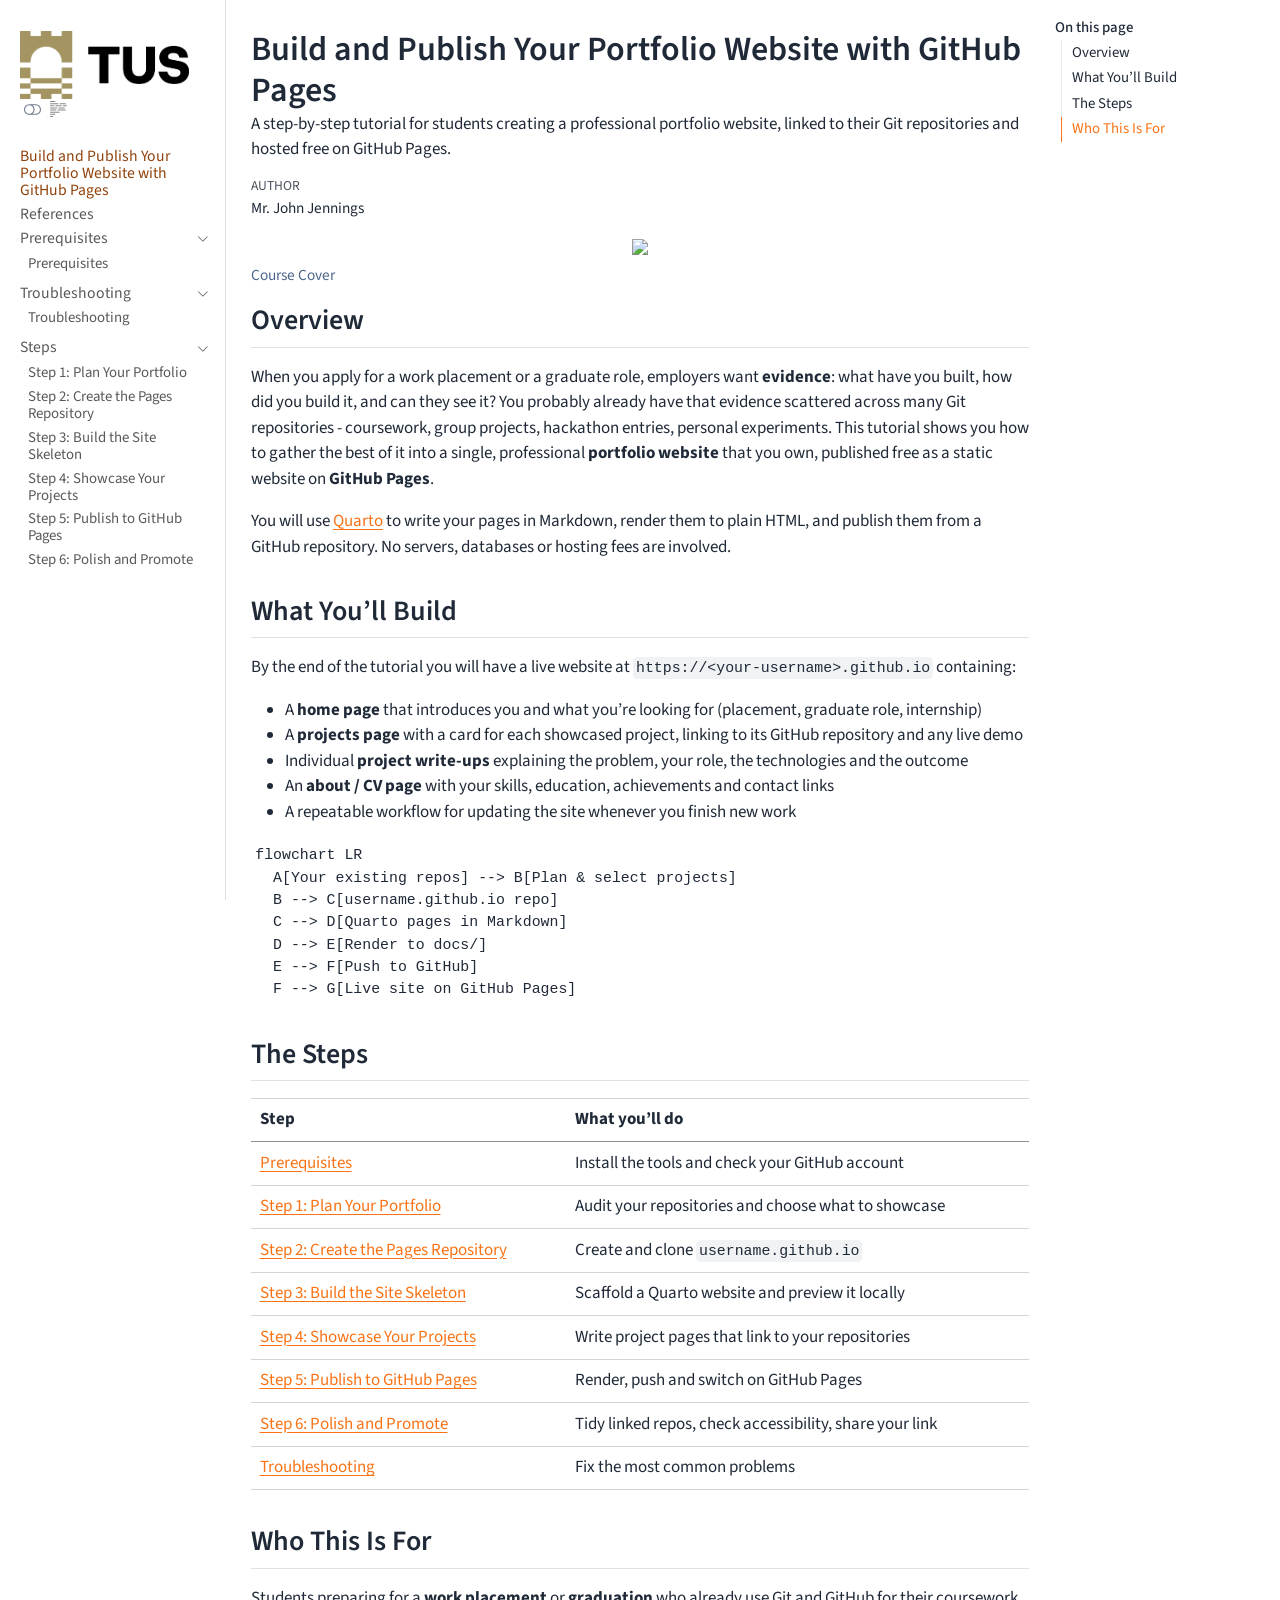
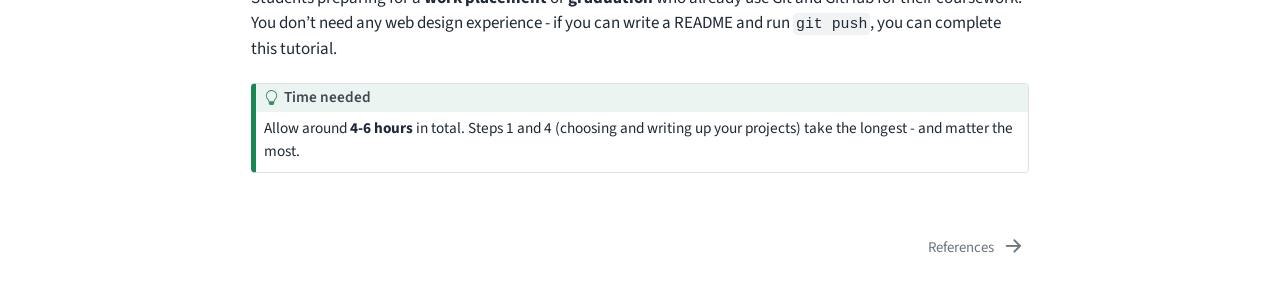
==== index.html @ abab1f77 "deploy: johnfjennings/coursefoundry-static-website-publishing-with-github-pages@358b411ff532f01d7765" ====
<!DOCTYPE html>
<html xmlns="http://www.w3.org/1999/xhtml" lang="en" xml:lang="en"><head>

<meta charset="utf-8">
<meta name="generator" content="quarto-1.9.36">

<meta name="viewport" content="width=device-width, initial-scale=1.0, user-scalable=yes">

<meta name="author" content="Mr.&nbsp;John Jennings">
<meta name="description" content="A step-by-step tutorial for students creating a professional portfolio website, linked to their Git repositories and hosted free on GitHub Pages.">

<title>Build and Publish Your Portfolio Website with GitHub Pages – Static Website Publishing with Github Pages</title>
<style>
/* Default styles provided by pandoc.
** See https://pandoc.org/MANUAL.html#variables-for-html for config info.
*/
code{white-space: pre-wrap;}
span.smallcaps{font-variant: small-caps;}
div.columns{display: flex; gap: min(4vw, 1.5em);}
div.column{flex: auto; overflow-x: auto;}
div.hanging-indent{margin-left: 1.5em; text-indent: -1.5em;}
ul.task-list{list-style: none;}
ul.task-list li input[type="checkbox"] {
  width: 0.8em;
  margin: 0 0.8em 0.2em -1em; /* quarto-specific, see https://github.com/quarto-dev/quarto-cli/issues/4556 */ 
  vertical-align: middle;
}
</style>


<script src="site_libs/quarto-nav/quarto-nav.js"></script>
<script src="site_libs/quarto-nav/headroom.min.js"></script>
<script src="site_libs/clipboard/clipboard.min.js"></script>
<script src="site_libs/quarto-search/autocomplete.umd.js"></script>
<script src="site_libs/quarto-search/fuse.min.js"></script>
<script src="site_libs/quarto-search/quarto-search.js"></script>
<meta name="quarto:offset" content="./">
<link href="./references.html" rel="next">
<link href="./assets/brand/logo-light.png" rel="icon" type="image/png">
<script src="site_libs/quarto-html/quarto.js" type="module"></script>
<script src="site_libs/quarto-html/tabsets/tabsets.js" type="module"></script>
<script src="site_libs/quarto-html/popper.min.js"></script>
<script src="site_libs/quarto-html/tippy.umd.min.js"></script>
<script src="site_libs/quarto-html/anchor.min.js"></script>
<link href="site_libs/quarto-html/tippy.css" rel="stylesheet">
<link href="site_libs/quarto-html/quarto-syntax-highlighting-845c23b38eaddc0f92fda52bfe77a8c8.css" rel="stylesheet" class="quarto-color-scheme" id="quarto-text-highlighting-styles">
<link href="site_libs/quarto-html/quarto-syntax-highlighting-dark-f418161beb48e0141c760e455f12af2c.css" rel="stylesheet" class="quarto-color-scheme quarto-color-alternate" id="quarto-text-highlighting-styles">
<link href="site_libs/quarto-html/quarto-syntax-highlighting-845c23b38eaddc0f92fda52bfe77a8c8.css" rel="stylesheet" class="quarto-color-scheme-extra" id="quarto-text-highlighting-styles">
<script src="site_libs/bootstrap/bootstrap.min.js"></script>
<link href="site_libs/bootstrap/bootstrap-icons.css" rel="stylesheet">
<link href="site_libs/bootstrap/bootstrap-58fc55e787eb11767ec6ca36835a056c.min.css" rel="stylesheet" append-hash="true" class="quarto-color-scheme" id="quarto-bootstrap" data-mode="light">
<link href="site_libs/bootstrap/bootstrap-dark-58fc55e787eb11767ec6ca36835a056c.min.css" rel="stylesheet" append-hash="true" class="quarto-color-scheme quarto-color-alternate" id="quarto-bootstrap" data-mode="light">
<link href="site_libs/bootstrap/bootstrap-58fc55e787eb11767ec6ca36835a056c.min.css" rel="stylesheet" append-hash="true" class="quarto-color-scheme-extra" id="quarto-bootstrap" data-mode="light">
<link href="site_libs/quarto-contrib/naquiz-styles-1.0.4/buttons.css" rel="stylesheet">
<script id="quarto-search-options" type="application/json">{
  "location": "navbar",
  "copy-button": false,
  "collapse-after": 3,
  "panel-placement": "end",
  "type": "textbox",
  "limit": 50,
  "keyboard-shortcut": [
    "f",
    "/",
    "s"
  ],
  "language": {
    "search-no-results-text": "No results",
    "search-matching-documents-text": "matching documents",
    "search-copy-link-title": "Copy link to search",
    "search-hide-matches-text": "Hide additional matches",
    "search-more-match-text": "more match in this document",
    "search-more-matches-text": "more matches in this document",
    "search-clear-button-title": "Clear",
    "search-text-placeholder": "",
    "search-detached-cancel-button-title": "Cancel",
    "search-submit-button-title": "Submit",
    "search-label": "Search"
  }
}</script>


<meta property="og:title" content="Build and Publish Your Portfolio Website with GitHub Pages – Static Website Publishing with Github Pages">
<meta property="og:description" content="A step-by-step tutorial for students creating a professional portfolio website, linked to their Git repositories and hosted free on GitHub Pages.">
<meta property="og:image" content="https://odvtslzlamhvkuthtsnx.supabase.co/storage/v1/object/public/course-assets/a7435619-d4ed-4fc6-a0be-e24dd33df517/images/cf-cover.svg">
<meta property="og:site_name" content="Static Website Publishing with Github Pages">
<script type='application/ld+json'>{"@context": "https://schema.org", "@type": "Course", "name": "Static Website Publishing with Github Pages", "description": "A free online course published with CourseFoundry.", "url": "https://johnfjennings.github.io/coursefoundry-static-website-publishing-with-github-pages-pages/", "inLanguage": "en", "provider": {"@type": "Organization", "name": "CourseFoundry", "url": "https://www.coursefoundry.com"}, "offers": {"@type": "Offer", "category": "Free", "price": 0, "priceCurrency": "USD"}, "hasCourseInstance": {"@type": "CourseInstance", "courseMode": "online"}}</script></head>

<body class="nav-sidebar docked quarto-light"><script id="quarto-html-before-body" type="application/javascript">
    const toggleBodyColorMode = (bsSheetEl) => {
      const mode = bsSheetEl.getAttribute("data-mode");
      const bodyEl = window.document.querySelector("body");
      if (mode === "dark") {
        bodyEl.classList.add("quarto-dark");
        bodyEl.classList.remove("quarto-light");
      } else {
        bodyEl.classList.add("quarto-light");
        bodyEl.classList.remove("quarto-dark");
      }
    }
    const toggleBodyColorPrimary = () => {
      const bsSheetEl = window.document.querySelector("link#quarto-bootstrap:not([rel=disabled-stylesheet])");
      if (bsSheetEl) {
        toggleBodyColorMode(bsSheetEl);
      }
    }
    const setColorSchemeToggle = (alternate) => {
      const toggles = window.document.querySelectorAll('.quarto-color-scheme-toggle');
      for (let i=0; i < toggles.length; i++) {
        const toggle = toggles[i];
        if (toggle) {
          if (alternate) {
            toggle.classList.add("alternate");
          } else {
            toggle.classList.remove("alternate");
          }
        }
      }
    };
    const toggleColorMode = (alternate) => {
      // Switch the stylesheets
      const primaryStylesheets = window.document.querySelectorAll('link.quarto-color-scheme:not(.quarto-color-alternate)');
      const alternateStylesheets = window.document.querySelectorAll('link.quarto-color-scheme.quarto-color-alternate');
      manageTransitions('#quarto-margin-sidebar .nav-link', false);
      if (alternate) {
        // note: dark is layered on light, we don't disable primary!
        enableStylesheet(alternateStylesheets);
        for (const sheetNode of alternateStylesheets) {
          if (sheetNode.id === "quarto-bootstrap") {
            toggleBodyColorMode(sheetNode);
          }
        }
      } else {
        disableStylesheet(alternateStylesheets);
        enableStylesheet(primaryStylesheets)
        toggleBodyColorPrimary();
      }
      manageTransitions('#quarto-margin-sidebar .nav-link', true);
      // Switch the toggles
      setColorSchemeToggle(alternate)
      // Hack to workaround the fact that safari doesn't
      // properly recolor the scrollbar when toggling (#1455)
      if (navigator.userAgent.indexOf('Safari') > 0 && navigator.userAgent.indexOf('Chrome') == -1) {
        manageTransitions("body", false);
        window.scrollTo(0, 1);
        setTimeout(() => {
          window.scrollTo(0, 0);
          manageTransitions("body", true);
        }, 40);
      }
    }
    const disableStylesheet = (stylesheets) => {
      for (let i=0; i < stylesheets.length; i++) {
        const stylesheet = stylesheets[i];
        stylesheet.rel = 'disabled-stylesheet';
      }
    }
    const enableStylesheet = (stylesheets) => {
      for (let i=0; i < stylesheets.length; i++) {
        const stylesheet = stylesheets[i];
        if(stylesheet.rel !== 'stylesheet') { // for Chrome, which will still FOUC without this check
          stylesheet.rel = 'stylesheet';
        }
      }
    }
    const manageTransitions = (selector, allowTransitions) => {
      const els = window.document.querySelectorAll(selector);
      for (let i=0; i < els.length; i++) {
        const el = els[i];
        if (allowTransitions) {
          el.classList.remove('notransition');
        } else {
          el.classList.add('notransition');
        }
      }
    }
    const isFileUrl = () => {
      return window.location.protocol === 'file:';
    }
    const hasAlternateSentinel = () => {
      let styleSentinel = getColorSchemeSentinel();
      if (styleSentinel !== null) {
        return styleSentinel === "alternate";
      } else {
        return false;
      }
    }
    const setStyleSentinel = (alternate) => {
      const value = alternate ? "alternate" : "default";
      if (!isFileUrl()) {
        window.localStorage.setItem("quarto-color-scheme", value);
      } else {
        localAlternateSentinel = value;
      }
    }
    const getColorSchemeSentinel = () => {
      if (!isFileUrl()) {
        const storageValue = window.localStorage.getItem("quarto-color-scheme");
        return storageValue != null ? storageValue : localAlternateSentinel;
      } else {
        return localAlternateSentinel;
      }
    }
    const toggleGiscusIfUsed = (isAlternate, darkModeDefault) => {
      const baseTheme = document.querySelector('#giscus-base-theme')?.value ?? 'light';
      const alternateTheme = document.querySelector('#giscus-alt-theme')?.value ?? 'dark';
      let newTheme = '';
      if(authorPrefersDark) {
        newTheme = isAlternate ? baseTheme : alternateTheme;
      } else {
        newTheme = isAlternate ? alternateTheme : baseTheme;
      }
      const changeGiscusTheme = () => {
        // From: https://github.com/giscus/giscus/issues/336
        const sendMessage = (message) => {
          const iframe = document.querySelector('iframe.giscus-frame');
          if (!iframe) return;
          iframe.contentWindow.postMessage({ giscus: message }, 'https://giscus.app');
        }
        sendMessage({
          setConfig: {
            theme: newTheme
          }
        });
      }
      const isGiscussLoaded = window.document.querySelector('iframe.giscus-frame') !== null;
      if (isGiscussLoaded) {
        changeGiscusTheme();
      }
    };
    const authorPrefersDark = false;
    const darkModeDefault = authorPrefersDark;
      document.querySelector('link#quarto-text-highlighting-styles.quarto-color-scheme-extra').rel = 'disabled-stylesheet';
      document.querySelector('link#quarto-bootstrap.quarto-color-scheme-extra').rel = 'disabled-stylesheet';
    let localAlternateSentinel = darkModeDefault ? 'alternate' : 'default';
    // Dark / light mode switch
    window.quartoToggleColorScheme = () => {
      // Read the current dark / light value
      let toAlternate = !hasAlternateSentinel();
      toggleColorMode(toAlternate);
      setStyleSentinel(toAlternate);
      toggleGiscusIfUsed(toAlternate, darkModeDefault);
      window.dispatchEvent(new Event('resize'));
    };
    // Switch to dark mode if need be
    if (hasAlternateSentinel()) {
      toggleColorMode(true);
    } else {
      toggleColorMode(false);
    }
  </script>

<div id="quarto-search-results"></div>
  <header id="quarto-header" class="headroom fixed-top">
  <nav class="quarto-secondary-nav">
    <div class="container-fluid d-flex">
      <button type="button" class="quarto-btn-toggle btn" data-bs-toggle="collapse" role="button" data-bs-target=".quarto-sidebar-collapse-item" aria-controls="quarto-sidebar" aria-expanded="false" aria-label="Toggle sidebar navigation" onclick="if (window.quartoToggleHeadroom) { window.quartoToggleHeadroom(); }">
        <i class="bi bi-layout-text-sidebar-reverse"></i>
      </button>
        <nav class="quarto-page-breadcrumbs" aria-label="breadcrumb"><ol class="breadcrumb"><li class="breadcrumb-item"><a href="./index.html">Build and Publish Your Portfolio Website with GitHub Pages</a></li></ol></nav>
        <a class="flex-grow-1" role="navigation" data-bs-toggle="collapse" data-bs-target=".quarto-sidebar-collapse-item" aria-controls="quarto-sidebar" aria-expanded="false" aria-label="Toggle sidebar navigation" onclick="if (window.quartoToggleHeadroom) { window.quartoToggleHeadroom(); }">      
        </a>
    </div>
  </nav>
</header>
<!-- content -->
<div id="quarto-content" class="quarto-container page-columns page-rows-contents page-layout-article">
<!-- sidebar -->
  <nav id="quarto-sidebar" class="sidebar collapse collapse-horizontal quarto-sidebar-collapse-item sidebar-navigation docked overflow-auto">
    <div class="pt-lg-2 mt-2 text-left sidebar-header">
      <a href="./index.html" class="sidebar-logo-link">
      <img src="./assets/brand/logo-light.png" alt="" class="sidebar-logo light-content py-0 d-lg-inline d-none">
      <img src="./assets/brand/logo-dark.png" alt="" class="sidebar-logo dark-content py-0 d-lg-inline d-none">
      </a>
      <div class="sidebar-tools-main">
  <a href="" class="quarto-color-scheme-toggle quarto-navigation-tool  px-1" onclick="window.quartoToggleColorScheme(); return false;" title="Toggle dark mode"><i class="bi"></i></a>
  <a href="" class="quarto-reader-toggle quarto-navigation-tool px-1" onclick="window.quartoToggleReader(); return false;" title="Toggle reader mode">
  <div class="quarto-reader-toggle-btn">
  <i class="bi"></i>
  </div>
</a>
</div>
      </div>
    <div class="sidebar-menu-container"> 
    <ul class="list-unstyled mt-1">
        <li class="sidebar-item">
  <div class="sidebar-item-container"> 
  <a href="./index.html" class="sidebar-item-text sidebar-link active">
 <span class="menu-text">Build and Publish Your Portfolio Website with GitHub Pages</span></a>
  </div>
</li>
        <li class="sidebar-item">
  <div class="sidebar-item-container"> 
  <a href="./references.html" class="sidebar-item-text sidebar-link">
 <span class="menu-text">References</span></a>
  </div>
</li>
        <li class="sidebar-item sidebar-item-section">
      <div class="sidebar-item-container"> 
            <a class="sidebar-item-text sidebar-link text-start" data-bs-toggle="collapse" data-bs-target="#quarto-sidebar-section-1" role="navigation" aria-expanded="true">
 <span class="menu-text">Prerequisites</span></a>
          <a class="sidebar-item-toggle text-start" data-bs-toggle="collapse" data-bs-target="#quarto-sidebar-section-1" role="navigation" aria-expanded="true" aria-label="Toggle section">
            <i class="bi bi-chevron-right ms-2"></i>
          </a> 
      </div>
      <ul id="quarto-sidebar-section-1" class="collapse list-unstyled sidebar-section depth1 show">  
          <li class="sidebar-item">
  <div class="sidebar-item-container"> 
  <a href="./modules/01-prerequisites/01-prerequisites.html" class="sidebar-item-text sidebar-link">
 <span class="menu-text">Prerequisites</span></a>
  </div>
</li>
      </ul>
  </li>
        <li class="sidebar-item sidebar-item-section">
      <div class="sidebar-item-container"> 
            <a class="sidebar-item-text sidebar-link text-start" data-bs-toggle="collapse" data-bs-target="#quarto-sidebar-section-2" role="navigation" aria-expanded="true">
 <span class="menu-text">Troubleshooting</span></a>
          <a class="sidebar-item-toggle text-start" data-bs-toggle="collapse" data-bs-target="#quarto-sidebar-section-2" role="navigation" aria-expanded="true" aria-label="Toggle section">
            <i class="bi bi-chevron-right ms-2"></i>
          </a> 
      </div>
      <ul id="quarto-sidebar-section-2" class="collapse list-unstyled sidebar-section depth1 show">  
          <li class="sidebar-item">
  <div class="sidebar-item-container"> 
  <a href="./modules/03-troubleshooting/01-troubleshooting.html" class="sidebar-item-text sidebar-link">
 <span class="menu-text">Troubleshooting</span></a>
  </div>
</li>
      </ul>
  </li>
        <li class="sidebar-item sidebar-item-section">
      <div class="sidebar-item-container"> 
            <a class="sidebar-item-text sidebar-link text-start" data-bs-toggle="collapse" data-bs-target="#quarto-sidebar-section-3" role="navigation" aria-expanded="true">
 <span class="menu-text">Steps</span></a>
          <a class="sidebar-item-toggle text-start" data-bs-toggle="collapse" data-bs-target="#quarto-sidebar-section-3" role="navigation" aria-expanded="true" aria-label="Toggle section">
            <i class="bi bi-chevron-right ms-2"></i>
          </a> 
      </div>
      <ul id="quarto-sidebar-section-3" class="collapse list-unstyled sidebar-section depth1 show">  
          <li class="sidebar-item">
  <div class="sidebar-item-container"> 
  <a href="./modules/02-steps/01-plan-your-portfolio.html" class="sidebar-item-text sidebar-link">
 <span class="menu-text">Step 1: Plan Your Portfolio</span></a>
  </div>
</li>
          <li class="sidebar-item">
  <div class="sidebar-item-container"> 
  <a href="./modules/02-steps/02-create-pages-repository.html" class="sidebar-item-text sidebar-link">
 <span class="menu-text">Step 2: Create the Pages Repository</span></a>
  </div>
</li>
          <li class="sidebar-item">
  <div class="sidebar-item-container"> 
  <a href="./modules/02-steps/03-build-site-skeleton.html" class="sidebar-item-text sidebar-link">
 <span class="menu-text">Step 3: Build the Site Skeleton</span></a>
  </div>
</li>
          <li class="sidebar-item">
  <div class="sidebar-item-container"> 
  <a href="./modules/02-steps/04-showcase-projects.html" class="sidebar-item-text sidebar-link">
 <span class="menu-text">Step 4: Showcase Your Projects</span></a>
  </div>
</li>
          <li class="sidebar-item">
  <div class="sidebar-item-container"> 
  <a href="./modules/02-steps/05-publish-github-pages.html" class="sidebar-item-text sidebar-link">
 <span class="menu-text">Step 5: Publish to GitHub Pages</span></a>
  </div>
</li>
          <li class="sidebar-item">
  <div class="sidebar-item-container"> 
  <a href="./modules/02-steps/06-polish-and-promote.html" class="sidebar-item-text sidebar-link">
 <span class="menu-text">Step 6: Polish and Promote</span></a>
  </div>
</li>
      </ul>
  </li>
    </ul>
    </div>
</nav>
<div id="quarto-sidebar-glass" class="quarto-sidebar-collapse-item" data-bs-toggle="collapse" data-bs-target=".quarto-sidebar-collapse-item"></div>
<!-- margin-sidebar -->
    <div id="quarto-margin-sidebar" class="sidebar margin-sidebar">
        <nav id="TOC" role="doc-toc" class="toc-active">
    <h2 id="toc-title">On this page</h2>
   
  <ul>
  <li><a href="#overview" id="toc-overview" class="nav-link active" data-scroll-target="#overview">Overview</a></li>
  <li><a href="#what-youll-build" id="toc-what-youll-build" class="nav-link" data-scroll-target="#what-youll-build">What You’ll Build</a></li>
  <li><a href="#the-steps" id="toc-the-steps" class="nav-link" data-scroll-target="#the-steps">The Steps</a></li>
  <li><a href="#who-this-is-for" id="toc-who-this-is-for" class="nav-link" data-scroll-target="#who-this-is-for">Who This Is For</a></li>
  </ul>
</nav>
    </div>
<!-- main -->
<main class="content" id="quarto-document-content">


<header id="title-block-header" class="quarto-title-block default">
<div class="quarto-title">
<h1 class="title">Build and Publish Your Portfolio Website with GitHub Pages</h1>
</div>

<div>
  <div class="description">
    A step-by-step tutorial for students creating a professional portfolio website, linked to their Git repositories and hosted free on GitHub Pages.
  </div>
</div>


<div class="quarto-title-meta">

    <div>
    <div class="quarto-title-meta-heading">Author</div>
    <div class="quarto-title-meta-contents">
             <p>Mr.&nbsp;John Jennings </p>
          </div>
  </div>
    
  
    
  </div>
  


</header>


<div class="quarto-figure quarto-figure-center">
<figure class="figure">
<p><img src="https://odvtslzlamhvkuthtsnx.supabase.co/storage/v1/object/public/course-assets/a7435619-d4ed-4fc6-a0be-e24dd33df517/images/cf-cover.svg" class="img-fluid figure-img"></p>
<figcaption>Course Cover</figcaption>
</figure>
</div>
<section id="overview" class="level2">
<h2 class="anchored" data-anchor-id="overview">Overview</h2>
<p>When you apply for a work placement or a graduate role, employers want <strong>evidence</strong>: what have you built, how did you build it, and can they see it? You probably already have that evidence scattered across many Git repositories - coursework, group projects, hackathon entries, personal experiments. This tutorial shows you how to gather the best of it into a single, professional <strong>portfolio website</strong> that you own, published free as a static website on <strong>GitHub Pages</strong>.</p>
<p>You will use <a href="https://quarto.org">Quarto</a> to write your pages in Markdown, render them to plain HTML, and publish them from a GitHub repository. No servers, databases or hosting fees are involved.</p>
</section>
<section id="what-youll-build" class="level2">
<h2 class="anchored" data-anchor-id="what-youll-build">What You’ll Build</h2>
<p>By the end of the tutorial you will have a live website at <code>https://&lt;your-username&gt;.github.io</code> containing:</p>
<ul>
<li>A <strong>home page</strong> that introduces you and what you’re looking for (placement, graduate role, internship)</li>
<li>A <strong>projects page</strong> with a card for each showcased project, linking to its GitHub repository and any live demo</li>
<li>Individual <strong>project write-ups</strong> explaining the problem, your role, the technologies and the outcome</li>
<li>An <strong>about / CV page</strong> with your skills, education, achievements and contact links</li>
<li>A repeatable workflow for updating the site whenever you finish new work</li>
</ul>
<pre class="mermaid"><code>flowchart LR
  A[Your existing repos] --&gt; B[Plan &amp; select projects]
  B --&gt; C[username.github.io repo]
  C --&gt; D[Quarto pages in Markdown]
  D --&gt; E[Render to docs/]
  E --&gt; F[Push to GitHub]
  F --&gt; G[Live site on GitHub Pages]</code></pre>
</section>
<section id="the-steps" class="level2">
<h2 class="anchored" data-anchor-id="the-steps">The Steps</h2>
<table class="caption-top table">
<thead>
<tr class="header">
<th>Step</th>
<th>What you’ll do</th>
</tr>
</thead>
<tbody>
<tr class="odd">
<td><a href="./modules/01-prerequisites/01-prerequisites.html">Prerequisites</a></td>
<td>Install the tools and check your GitHub account</td>
</tr>
<tr class="even">
<td><a href="./modules/02-steps/01-plan-your-portfolio.html">Step 1: Plan Your Portfolio</a></td>
<td>Audit your repositories and choose what to showcase</td>
</tr>
<tr class="odd">
<td><a href="./modules/02-steps/02-create-pages-repository.html">Step 2: Create the Pages Repository</a></td>
<td>Create and clone <code>username.github.io</code></td>
</tr>
<tr class="even">
<td><a href="./modules/02-steps/03-build-site-skeleton.html">Step 3: Build the Site Skeleton</a></td>
<td>Scaffold a Quarto website and preview it locally</td>
</tr>
<tr class="odd">
<td><a href="./modules/02-steps/04-showcase-projects.html">Step 4: Showcase Your Projects</a></td>
<td>Write project pages that link to your repositories</td>
</tr>
<tr class="even">
<td><a href="./modules/02-steps/05-publish-github-pages.html">Step 5: Publish to GitHub Pages</a></td>
<td>Render, push and switch on GitHub Pages</td>
</tr>
<tr class="odd">
<td><a href="./modules/02-steps/06-polish-and-promote.html">Step 6: Polish and Promote</a></td>
<td>Tidy linked repos, check accessibility, share your link</td>
</tr>
<tr class="even">
<td><a href="./modules/03-troubleshooting/01-troubleshooting.html">Troubleshooting</a></td>
<td>Fix the most common problems</td>
</tr>
</tbody>
</table>
</section>
<section id="who-this-is-for" class="level2">
<h2 class="anchored" data-anchor-id="who-this-is-for">Who This Is For</h2>
<p>Students preparing for a <strong>work placement</strong> or <strong>graduation</strong> who already use Git and GitHub for their coursework. You don’t need any web design experience - if you can write a README and run <code>git push</code>, you can complete this tutorial.</p>
<div class="callout callout-style-default callout-tip callout-titled">
<div class="callout-header d-flex align-content-center">
<div class="callout-icon-container">
<i class="callout-icon"></i>
</div>
<div class="callout-title-container flex-fill">
<span class="screen-reader-only">Tip</span>Time needed
</div>
</div>
<div class="callout-body-container callout-body">
<p>Allow around <strong>4-6 hours</strong> in total. Steps 1 and 4 (choosing and writing up your projects) take the longest - and matter the most.</p>
</div>
</div>


</section>

</main> <!-- /main -->
<script id="quarto-html-after-body" type="application/javascript">
  window.document.addEventListener("DOMContentLoaded", function (event) {
    // Ensure there is a toggle, if there isn't float one in the top right
    if (window.document.querySelector('.quarto-color-scheme-toggle') === null) {
      const a = window.document.createElement('a');
      a.classList.add('top-right');
      a.classList.add('quarto-color-scheme-toggle');
      a.href = "";
      a.onclick = function() { try { window.quartoToggleColorScheme(); } catch {} return false; };
      const i = window.document.createElement("i");
      i.classList.add('bi');
      a.appendChild(i);
      window.document.body.appendChild(a);
    }
    setColorSchemeToggle(hasAlternateSentinel())
    const icon = "";
    const anchorJS = new window.AnchorJS();
    anchorJS.options = {
      placement: 'right',
      icon: icon
    };
    anchorJS.add('.anchored');
    const isCodeAnnotation = (el) => {
      for (const clz of el.classList) {
        if (clz.startsWith('code-annotation-')) {                     
          return true;
        }
      }
      return false;
    }
    const onCopySuccess = function(e) {
      // button target
      const button = e.trigger;
      // don't keep focus
      button.blur();
      // flash "checked"
      button.classList.add('code-copy-button-checked');
      var currentTitle = button.getAttribute("title");
      button.setAttribute("title", "Copied!");
      let tooltip;
      if (window.bootstrap) {
        button.setAttribute("data-bs-toggle", "tooltip");
        button.setAttribute("data-bs-placement", "left");
        button.setAttribute("data-bs-title", "Copied!");
        tooltip = new bootstrap.Tooltip(button, 
          { trigger: "manual", 
            customClass: "code-copy-button-tooltip",
            offset: [0, -8]});
        tooltip.show();    
      }
      setTimeout(function() {
        if (tooltip) {
          tooltip.hide();
          button.removeAttribute("data-bs-title");
          button.removeAttribute("data-bs-toggle");
          button.removeAttribute("data-bs-placement");
        }
        button.setAttribute("title", currentTitle);
        button.classList.remove('code-copy-button-checked');
      }, 1000);
      // clear code selection
      e.clearSelection();
    }
    const getTextToCopy = function(trigger) {
      const outerScaffold = trigger.parentElement.cloneNode(true);
      const codeEl = outerScaffold.querySelector('code');
      for (const childEl of codeEl.children) {
        if (isCodeAnnotation(childEl)) {
          childEl.remove();
        }
      }
      return codeEl.innerText;
    }
    const clipboard = new window.ClipboardJS('.code-copy-button:not([data-in-quarto-modal])', {
      text: getTextToCopy
    });
    clipboard.on('success', onCopySuccess);
    if (window.document.getElementById('quarto-embedded-source-code-modal')) {
      const clipboardModal = new window.ClipboardJS('.code-copy-button[data-in-quarto-modal]', {
        text: getTextToCopy,
        container: window.document.getElementById('quarto-embedded-source-code-modal')
      });
      clipboardModal.on('success', onCopySuccess);
    }
      var localhostRegex = new RegExp(/^(?:http|https):\/\/localhost\:?[0-9]*\//);
      var mailtoRegex = new RegExp(/^mailto:/);
        var filterRegex = new RegExp('/' + window.location.host + '/');
      var isInternal = (href) => {
          return filterRegex.test(href) || localhostRegex.test(href) || mailtoRegex.test(href);
      }
      // Inspect non-navigation links and adorn them if external
     var links = window.document.querySelectorAll('a[href]:not(.nav-link):not(.navbar-brand):not(.toc-action):not(.sidebar-link):not(.sidebar-item-toggle):not(.pagination-link):not(.no-external):not([aria-hidden]):not(.dropdown-item):not(.quarto-navigation-tool):not(.about-link)');
      for (var i=0; i<links.length; i++) {
        const link = links[i];
        if (!isInternal(link.href)) {
          // undo the damage that might have been done by quarto-nav.js in the case of
          // links that we want to consider external
          if (link.dataset.originalHref !== undefined) {
            link.href = link.dataset.originalHref;
          }
        }
      }
    function tippyHover(el, contentFn, onTriggerFn, onUntriggerFn) {
      const config = {
        allowHTML: true,
        maxWidth: 500,
        delay: 100,
        arrow: false,
        appendTo: function(el) {
            return el.parentElement;
        },
        interactive: true,
        interactiveBorder: 10,
        theme: 'quarto',
        placement: 'bottom-start',
      };
      if (contentFn) {
        config.content = contentFn;
      }
      if (onTriggerFn) {
        config.onTrigger = onTriggerFn;
      }
      if (onUntriggerFn) {
        config.onUntrigger = onUntriggerFn;
      }
      window.tippy(el, config); 
    }
    const noterefs = window.document.querySelectorAll('a[role="doc-noteref"]');
    for (var i=0; i<noterefs.length; i++) {
      const ref = noterefs[i];
      tippyHover(ref, function() {
        // use id or data attribute instead here
        let href = ref.getAttribute('data-footnote-href') || ref.getAttribute('href');
        try { href = new URL(href).hash; } catch {}
        const id = href.replace(/^#\/?/, "");
        const note = window.document.getElementById(id);
        if (note) {
          return note.innerHTML;
        } else {
          return "";
        }
      });
    }
    const xrefs = window.document.querySelectorAll('a.quarto-xref');
    const processXRef = (id, note) => {
      // Strip column container classes
      const stripColumnClz = (el) => {
        el.classList.remove("page-full", "page-columns");
        if (el.children) {
          for (const child of el.children) {
            stripColumnClz(child);
          }
        }
      }
      stripColumnClz(note)
      if (id === null || id.startsWith('sec-')) {
        // Special case sections, only their first couple elements
        const container = document.createElement("div");
        if (note.children && note.children.length > 2) {
          container.appendChild(note.children[0].cloneNode(true));
          for (let i = 1; i < note.children.length; i++) {
            const child = note.children[i];
            if (child.tagName === "P" && child.innerText === "") {
              continue;
            } else {
              container.appendChild(child.cloneNode(true));
              break;
            }
          }
          if (window.Quarto?.typesetMath) {
            window.Quarto.typesetMath(container);
          }
          return container.innerHTML
        } else {
          if (window.Quarto?.typesetMath) {
            window.Quarto.typesetMath(note);
          }
          return note.innerHTML;
        }
      } else {
        // Remove any anchor links if they are present
        const anchorLink = note.querySelector('a.anchorjs-link');
        if (anchorLink) {
          anchorLink.remove();
        }
        if (window.Quarto?.typesetMath) {
          window.Quarto.typesetMath(note);
        }
        if (note.classList.contains("callout")) {
          return note.outerHTML;
        } else {
          return note.innerHTML;
        }
      }
    }
    for (var i=0; i<xrefs.length; i++) {
      const xref = xrefs[i];
      tippyHover(xref, undefined, function(instance) {
        instance.disable();
        let url = xref.getAttribute('href');
        let hash = undefined; 
        if (url.startsWith('#')) {
          hash = url;
        } else {
          try { hash = new URL(url).hash; } catch {}
        }
        if (hash) {
          const id = hash.replace(/^#\/?/, "");
          const note = window.document.getElementById(id);
          if (note !== null) {
            try {
              const html = processXRef(id, note.cloneNode(true));
              instance.setContent(html);
            } finally {
              instance.enable();
              instance.show();
            }
          } else {
            // See if we can fetch this
            fetch(url.split('#')[0])
            .then(res => res.text())
            .then(html => {
              const parser = new DOMParser();
              const htmlDoc = parser.parseFromString(html, "text/html");
              const note = htmlDoc.getElementById(id);
              if (note !== null) {
                const html = processXRef(id, note);
                instance.setContent(html);
              } 
            }).finally(() => {
              instance.enable();
              instance.show();
            });
          }
        } else {
          // See if we can fetch a full url (with no hash to target)
          // This is a special case and we should probably do some content thinning / targeting
          fetch(url)
          .then(res => res.text())
          .then(html => {
            const parser = new DOMParser();
            const htmlDoc = parser.parseFromString(html, "text/html");
            const note = htmlDoc.querySelector('main.content');
            if (note !== null) {
              // This should only happen for chapter cross references
              // (since there is no id in the URL)
              // remove the first header
              if (note.children.length > 0 && note.children[0].tagName === "HEADER") {
                note.children[0].remove();
              }
              const html = processXRef(null, note);
              instance.setContent(html);
            } 
          }).finally(() => {
            instance.enable();
            instance.show();
          });
        }
      }, function(instance) {
      });
    }
        let selectedAnnoteEl;
        const selectorForAnnotation = ( cell, annotation) => {
          let cellAttr = 'data-code-cell="' + cell + '"';
          let lineAttr = 'data-code-annotation="' +  annotation + '"';
          const selector = 'span[' + cellAttr + '][' + lineAttr + ']';
          return selector;
        }
        const selectCodeLines = (annoteEl) => {
          const doc = window.document;
          const targetCell = annoteEl.getAttribute("data-target-cell");
          const targetAnnotation = annoteEl.getAttribute("data-target-annotation");
          const annoteSpan = window.document.querySelector(selectorForAnnotation(targetCell, targetAnnotation));
          const lines = annoteSpan.getAttribute("data-code-lines").split(",");
          const lineIds = lines.map((line) => {
            return targetCell + "-" + line;
          })
          let top = null;
          let height = null;
          let parent = null;
          if (lineIds.length > 0) {
              //compute the position of the single el (top and bottom and make a div)
              const el = window.document.getElementById(lineIds[0]);
              top = el.offsetTop;
              height = el.offsetHeight;
              parent = el.parentElement.parentElement;
            if (lineIds.length > 1) {
              const lastEl = window.document.getElementById(lineIds[lineIds.length - 1]);
              const bottom = lastEl.offsetTop + lastEl.offsetHeight;
              height = bottom - top;
            }
            if (top !== null && height !== null && parent !== null) {
              // cook up a div (if necessary) and position it 
              let div = window.document.getElementById("code-annotation-line-highlight");
              if (div === null) {
                div = window.document.createElement("div");
                div.setAttribute("id", "code-annotation-line-highlight");
                div.style.position = 'absolute';
                parent.appendChild(div);
              }
              div.style.top = top - 2 + "px";
              div.style.height = height + 4 + "px";
              div.style.left = 0;
              let gutterDiv = window.document.getElementById("code-annotation-line-highlight-gutter");
              if (gutterDiv === null) {
                gutterDiv = window.document.createElement("div");
                gutterDiv.setAttribute("id", "code-annotation-line-highlight-gutter");
                gutterDiv.style.position = 'absolute';
                const codeCell = window.document.getElementById(targetCell);
                const gutter = codeCell.querySelector('.code-annotation-gutter');
                gutter.appendChild(gutterDiv);
              }
              gutterDiv.style.top = top - 2 + "px";
              gutterDiv.style.height = height + 4 + "px";
            }
            selectedAnnoteEl = annoteEl;
          }
        };
        const unselectCodeLines = () => {
          const elementsIds = ["code-annotation-line-highlight", "code-annotation-line-highlight-gutter"];
          elementsIds.forEach((elId) => {
            const div = window.document.getElementById(elId);
            if (div) {
              div.remove();
            }
          });
          selectedAnnoteEl = undefined;
        };
          // Handle positioning of the toggle
      window.addEventListener(
        "resize",
        throttle(() => {
          elRect = undefined;
          if (selectedAnnoteEl) {
            selectCodeLines(selectedAnnoteEl);
          }
        }, 10)
      );
      function throttle(fn, ms) {
      let throttle = false;
      let timer;
        return (...args) => {
          if(!throttle) { // first call gets through
              fn.apply(this, args);
              throttle = true;
          } else { // all the others get throttled
              if(timer) clearTimeout(timer); // cancel #2
              timer = setTimeout(() => {
                fn.apply(this, args);
                timer = throttle = false;
              }, ms);
          }
        };
      }
        // Attach click handler to the DT
        const annoteDls = window.document.querySelectorAll('dt[data-target-cell]');
        for (const annoteDlNode of annoteDls) {
          annoteDlNode.addEventListener('click', (event) => {
            const clickedEl = event.target;
            if (clickedEl !== selectedAnnoteEl) {
              unselectCodeLines();
              const activeEl = window.document.querySelector('dt[data-target-cell].code-annotation-active');
              if (activeEl) {
                activeEl.classList.remove('code-annotation-active');
              }
              selectCodeLines(clickedEl);
              clickedEl.classList.add('code-annotation-active');
            } else {
              // Unselect the line
              unselectCodeLines();
              clickedEl.classList.remove('code-annotation-active');
            }
          });
        }
    const findCites = (el) => {
      const parentEl = el.parentElement;
      if (parentEl) {
        const cites = parentEl.dataset.cites;
        if (cites) {
          return {
            el,
            cites: cites.split(' ')
          };
        } else {
          return findCites(el.parentElement)
        }
      } else {
        return undefined;
      }
    };
    var bibliorefs = window.document.querySelectorAll('a[role="doc-biblioref"]');
    for (var i=0; i<bibliorefs.length; i++) {
      const ref = bibliorefs[i];
      const citeInfo = findCites(ref);
      if (citeInfo) {
        tippyHover(citeInfo.el, function() {
          var popup = window.document.createElement('div');
          citeInfo.cites.forEach(function(cite) {
            var citeDiv = window.document.createElement('div');
            citeDiv.classList.add('hanging-indent');
            citeDiv.classList.add('csl-entry');
            var biblioDiv = window.document.getElementById('ref-' + cite);
            if (biblioDiv) {
              citeDiv.innerHTML = biblioDiv.innerHTML;
            }
            popup.appendChild(citeDiv);
          });
          return popup.innerHTML;
        });
      }
    }
  });
  </script>
<nav class="page-navigation">
  <div class="nav-page nav-page-previous">
  </div>
  <div class="nav-page nav-page-next">
      <a href="./references.html" class="pagination-link" aria-label="References">
        <span class="nav-page-text">References</span> <i class="bi bi-arrow-right-short"></i>
      </a>
  </div>
</nav>
</div> <!-- /content -->
<!-- Render ```mermaid fenced code blocks that Quarto leaves as plain code -->
<script>
  document.addEventListener('DOMContentLoaded', function () {
    var fenced = document.querySelectorAll('pre.sourceCode.mermaid');
    if (!fenced.length) return;
    function run() {
      mermaid.initialize({ startOnLoad: false, theme: 'dark' });
      fenced.forEach(function (pre) {
        var code = pre.querySelector('code');
        var text = code ? code.textContent : pre.textContent;
        var wrapper = pre.closest('div.sourceCode') || pre;
        var div = document.createElement('div');
        div.className = 'mermaid';
        div.textContent = text;
        if (wrapper.parentNode) wrapper.parentNode.replaceChild(div, wrapper);
      });
      mermaid.run({ querySelector: '.mermaid' });
    }
    if (window.mermaid) {
      run();
    } else {
      var s = document.createElement('script');
      s.src = 'https://cdn.jsdelivr.net/npm/mermaid@11/dist/mermaid.min.js';
      s.onload = run;
      document.head.appendChild(s);
    }
  });
</script>
<script defer="" src="https://cdn.jsdelivr.net/npm/alpinejs@3.12.0/dist/cdn.min.js"></script>




<!-- CourseFoundry feedback embed disabled -->
</body></html>
---- site_libs/quarto-html/tippy.css ----
.tippy-box[data-animation=fade][data-state=hidden]{opacity:0}[data-tippy-root]{max-width:calc(100vw - 10px)}.tippy-box{position:relative;background-color:#333;color:#fff;border-radius:4px;font-size:14px;line-height:1.4;white-space:normal;outline:0;transition-property:transform,visibility,opacity}.tippy-box[data-placement^=top]>.tippy-arrow{bottom:0}.tippy-box[data-placement^=top]>.tippy-arrow:before{bottom:-7px;left:0;border-width:8px 8px 0;border-top-color:initial;transform-origin:center top}.tippy-box[data-placement^=bottom]>.tippy-arrow{top:0}.tippy-box[data-placement^=bottom]>.tippy-arrow:before{top:-7px;left:0;border-width:0 8px 8px;border-bottom-color:initial;transform-origin:center bottom}.tippy-box[data-placement^=left]>.tippy-arrow{right:0}.tippy-box[data-placement^=left]>.tippy-arrow:before{border-width:8px 0 8px 8px;border-left-color:initial;right:-7px;transform-origin:center left}.tippy-box[data-placement^=right]>.tippy-arrow{left:0}.tippy-box[data-placement^=right]>.tippy-arrow:before{left:-7px;border-width:8px 8px 8px 0;border-right-color:initial;transform-origin:center right}.tippy-box[data-inertia][data-state=visible]{transition-timing-function:cubic-bezier(.54,1.5,.38,1.11)}.tippy-arrow{width:16px;height:16px;color:#333}.tippy-arrow:before{content:"";position:absolute;border-color:transparent;border-style:solid}.tippy-content{position:relative;padding:5px 9px;z-index:1}
---- site_libs/quarto-html/quarto-syntax-highlighting-845c23b38eaddc0f92fda52bfe77a8c8.css ----
/* quarto syntax highlight colors */
:root {
  --quarto-hl-ot-color: #003B4F;
  --quarto-hl-at-color: #657422;
  --quarto-hl-ss-color: #20794D;
  --quarto-hl-an-color: #5E5E5E;
  --quarto-hl-fu-color: #4758AB;
  --quarto-hl-st-color: #20794D;
  --quarto-hl-cf-color: #003B4F;
  --quarto-hl-op-color: #5E5E5E;
  --quarto-hl-er-color: #AD0000;
  --quarto-hl-bn-color: #AD0000;
  --quarto-hl-al-color: #AD0000;
  --quarto-hl-va-color: #111111;
  --quarto-hl-bu-color: inherit;
  --quarto-hl-ex-color: inherit;
  --quarto-hl-pp-color: #AD0000;
  --quarto-hl-in-color: #5E5E5E;
  --quarto-hl-vs-color: #20794D;
  --quarto-hl-wa-color: #5E5E5E;
  --quarto-hl-do-color: #5E5E5E;
  --quarto-hl-im-color: #00769E;
  --quarto-hl-ch-color: #20794D;
  --quarto-hl-dt-color: #AD0000;
  --quarto-hl-fl-color: #AD0000;
  --quarto-hl-co-color: #5E5E5E;
  --quarto-hl-cv-color: #5E5E5E;
  --quarto-hl-cn-color: #8f5902;
  --quarto-hl-sc-color: #5E5E5E;
  --quarto-hl-dv-color: #AD0000;
  --quarto-hl-kw-color: #003B4F;
}

/* other quarto variables */
:root {
  --quarto-font-monospace: SFMono-Regular, Menlo, Monaco, Consolas, "Liberation Mono", "Courier New", monospace;
}

/* syntax highlight based on Pandoc's rules */
pre > code.sourceCode > span {
  color: #003B4F;
}

code.sourceCode > span {
  color: #003B4F;
}

div.sourceCode,
div.sourceCode pre.sourceCode {
  color: #003B4F;
}

/* Normal */
code span {
  color: #003B4F;
}

/* Alert */
code span.al {
  color: #AD0000;
  font-style: inherit;
}

/* Annotation */
code span.an {
  color: #5E5E5E;
  font-style: inherit;
}

/* Attribute */
code span.at {
  color: #657422;
  font-style: inherit;
}

/* BaseN */
code span.bn {
  color: #AD0000;
  font-style: inherit;
}

/* BuiltIn */
code span.bu {
  font-style: inherit;
}

/* ControlFlow */
code span.cf {
  color: #003B4F;
  font-weight: bold;
  font-style: inherit;
}

/* Char */
code span.ch {
  color: #20794D;
  font-style: inherit;
}

/* Constant */
code span.cn {
  color: #8f5902;
  font-style: inherit;
}

/* Comment */
code span.co {
  color: #5E5E5E;
  font-style: inherit;
}

/* CommentVar */
code span.cv {
  color: #5E5E5E;
  font-style: italic;
}

/* Documentation */
code span.do {
  color: #5E5E5E;
  font-style: italic;
}

/* DataType */
code span.dt {
  color: #AD0000;
  font-style: inherit;
}

/* DecVal */
code span.dv {
  color: #AD0000;
  font-style: inherit;
}

/* Error */
code span.er {
  color: #AD0000;
  font-style: inherit;
}

/* Extension */
code span.ex {
  font-style: inherit;
}

/* Float */
code span.fl {
  color: #AD0000;
  font-style: inherit;
}

/* Function */
code span.fu {
  color: #4758AB;
  font-style: inherit;
}

/* Import */
code span.im {
  color: #00769E;
  font-style: inherit;
}

/* Information */
code span.in {
  color: #5E5E5E;
  font-style: inherit;
}

/* Keyword */
code span.kw {
  color: #003B4F;
  font-weight: bold;
  font-style: inherit;
}

/* Operator */
code span.op {
  color: #5E5E5E;
  font-style: inherit;
}

/* Other */
code span.ot {
  color: #003B4F;
  font-style: inherit;
}

/* Preprocessor */
code span.pp {
  color: #AD0000;
  font-style: inherit;
}

/* SpecialChar */
code span.sc {
  color: #5E5E5E;
  font-style: inherit;
}

/* SpecialString */
code span.ss {
  color: #20794D;
  font-style: inherit;
}

/* String */
code span.st {
  color: #20794D;
  font-style: inherit;
}

/* Variable */
code span.va {
  color: #111111;
  font-style: inherit;
}

/* VerbatimString */
code span.vs {
  color: #20794D;
  font-style: inherit;
}

/* Warning */
code span.wa {
  color: #5E5E5E;
  font-style: italic;
}

.prevent-inlining {
  content: "</";
}

/*# sourceMappingURL=ac89f0bb514bba72461919f78549e31c.css.map */
---- site_libs/quarto-html/quarto-syntax-highlighting-dark-f418161beb48e0141c760e455f12af2c.css ----
/* quarto syntax highlight colors */
:root {
  --quarto-hl-al-color: #f07178;
  --quarto-hl-an-color: #d4d0ab;
  --quarto-hl-at-color: #00e0e0;
  --quarto-hl-bn-color: #d4d0ab;
  --quarto-hl-bu-color: #abe338;
  --quarto-hl-ch-color: #abe338;
  --quarto-hl-co-color: #f8f8f2;
  --quarto-hl-cv-color: #ffd700;
  --quarto-hl-cn-color: #ffd700;
  --quarto-hl-cf-color: #ffa07a;
  --quarto-hl-dt-color: #ffa07a;
  --quarto-hl-dv-color: #d4d0ab;
  --quarto-hl-do-color: #f8f8f2;
  --quarto-hl-er-color: #f07178;
  --quarto-hl-ex-color: #00e0e0;
  --quarto-hl-fl-color: #d4d0ab;
  --quarto-hl-fu-color: #ffa07a;
  --quarto-hl-im-color: #abe338;
  --quarto-hl-in-color: #d4d0ab;
  --quarto-hl-kw-color: #ffa07a;
  --quarto-hl-op-color: #ffa07a;
  --quarto-hl-ot-color: #00e0e0;
  --quarto-hl-pp-color: #dcc6e0;
  --quarto-hl-re-color: #00e0e0;
  --quarto-hl-sc-color: #abe338;
  --quarto-hl-ss-color: #abe338;
  --quarto-hl-st-color: #abe338;
  --quarto-hl-va-color: #00e0e0;
  --quarto-hl-vs-color: #abe338;
  --quarto-hl-wa-color: #dcc6e0;
}

/* other quarto variables */
:root {
  --quarto-font-monospace: SFMono-Regular, Menlo, Monaco, Consolas, "Liberation Mono", "Courier New", monospace;
}

/* syntax highlight based on Pandoc's rules */
pre > code.sourceCode > span {
  color: #f8f8f2;
}

code.sourceCode > span {
  color: #f8f8f2;
}

div.sourceCode,
div.sourceCode pre.sourceCode {
  color: #f8f8f2;
}

/* Normal */
code span {
  color: #f8f8f2;
}

/* Alert */
code span.al {
  color: #f07178;
}

/* Annotation */
code span.an {
  color: #d4d0ab;
}

/* Attribute */
code span.at {
  color: #00e0e0;
}

/* BaseN */
code span.bn {
  color: #d4d0ab;
}

/* BuiltIn */
code span.bu {
  color: #abe338;
}

/* ControlFlow */
code span.cf {
  font-weight: bold;
  color: #ffa07a;
}

/* Char */
code span.ch {
  color: #abe338;
}

/* Constant */
code span.cn {
  color: #ffd700;
}

/* Comment */
code span.co {
  font-style: italic;
  color: #f8f8f2;
}

/* CommentVar */
code span.cv {
  color: #ffd700;
}

/* Documentation */
code span.do {
  color: #f8f8f2;
}

/* DataType */
code span.dt {
  color: #ffa07a;
}

/* DecVal */
code span.dv {
  color: #d4d0ab;
}

/* Error */
code span.er {
  color: #f07178;
  text-decoration: underline;
}

/* Extension */
code span.ex {
  font-weight: bold;
  color: #00e0e0;
}

/* Float */
code span.fl {
  color: #d4d0ab;
}

/* Function */
code span.fu {
  color: #ffa07a;
}

/* Import */
code span.im {
  color: #abe338;
}

/* Information */
code span.in {
  color: #d4d0ab;
}

/* Keyword */
code span.kw {
  font-weight: bold;
  color: #ffa07a;
}

/* Operator */
code span.op {
  color: #ffa07a;
}

/* Other */
code span.ot {
  color: #00e0e0;
}

/* Preprocessor */
code span.pp {
  color: #dcc6e0;
}

/* RegionMarker */
code span.re {
  background-color: #f8f8f2;
  color: #00e0e0;
}

/* SpecialChar */
code span.sc {
  color: #abe338;
}

/* SpecialString */
code span.ss {
  color: #abe338;
}

/* String */
code span.st {
  color: #abe338;
}

/* Variable */
code span.va {
  color: #00e0e0;
}

/* VerbatimString */
code span.vs {
  color: #abe338;
}

/* Warning */
code span.wa {
  color: #dcc6e0;
}

.prevent-inlining {
  content: "</";
}

/*# sourceMappingURL=378c2a0cc31455d06730fbe37c8f3789.css.map */
---- site_libs/quarto-html/quarto-syntax-highlighting-845c23b38eaddc0f92fda52bfe77a8c8.css ----
/* quarto syntax highlight colors */
:root {
  --quarto-hl-ot-color: #003B4F;
  --quarto-hl-at-color: #657422;
  --quarto-hl-ss-color: #20794D;
  --quarto-hl-an-color: #5E5E5E;
  --quarto-hl-fu-color: #4758AB;
  --quarto-hl-st-color: #20794D;
  --quarto-hl-cf-color: #003B4F;
  --quarto-hl-op-color: #5E5E5E;
  --quarto-hl-er-color: #AD0000;
  --quarto-hl-bn-color: #AD0000;
  --quarto-hl-al-color: #AD0000;
  --quarto-hl-va-color: #111111;
  --quarto-hl-bu-color: inherit;
  --quarto-hl-ex-color: inherit;
  --quarto-hl-pp-color: #AD0000;
  --quarto-hl-in-color: #5E5E5E;
  --quarto-hl-vs-color: #20794D;
  --quarto-hl-wa-color: #5E5E5E;
  --quarto-hl-do-color: #5E5E5E;
  --quarto-hl-im-color: #00769E;
  --quarto-hl-ch-color: #20794D;
  --quarto-hl-dt-color: #AD0000;
  --quarto-hl-fl-color: #AD0000;
  --quarto-hl-co-color: #5E5E5E;
  --quarto-hl-cv-color: #5E5E5E;
  --quarto-hl-cn-color: #8f5902;
  --quarto-hl-sc-color: #5E5E5E;
  --quarto-hl-dv-color: #AD0000;
  --quarto-hl-kw-color: #003B4F;
}

/* other quarto variables */
:root {
  --quarto-font-monospace: SFMono-Regular, Menlo, Monaco, Consolas, "Liberation Mono", "Courier New", monospace;
}

/* syntax highlight based on Pandoc's rules */
pre > code.sourceCode > span {
  color: #003B4F;
}

code.sourceCode > span {
  color: #003B4F;
}

div.sourceCode,
div.sourceCode pre.sourceCode {
  color: #003B4F;
}

/* Normal */
code span {
  color: #003B4F;
}

/* Alert */
code span.al {
  color: #AD0000;
  font-style: inherit;
}

/* Annotation */
code span.an {
  color: #5E5E5E;
  font-style: inherit;
}

/* Attribute */
code span.at {
  color: #657422;
  font-style: inherit;
}

/* BaseN */
code span.bn {
  color: #AD0000;
  font-style: inherit;
}

/* BuiltIn */
code span.bu {
  font-style: inherit;
}

/* ControlFlow */
code span.cf {
  color: #003B4F;
  font-weight: bold;
  font-style: inherit;
}

/* Char */
code span.ch {
  color: #20794D;
  font-style: inherit;
}

/* Constant */
code span.cn {
  color: #8f5902;
  font-style: inherit;
}

/* Comment */
code span.co {
  color: #5E5E5E;
  font-style: inherit;
}

/* CommentVar */
code span.cv {
  color: #5E5E5E;
  font-style: italic;
}

/* Documentation */
code span.do {
  color: #5E5E5E;
  font-style: italic;
}

/* DataType */
code span.dt {
  color: #AD0000;
  font-style: inherit;
}

/* DecVal */
code span.dv {
  color: #AD0000;
  font-style: inherit;
}

/* Error */
code span.er {
  color: #AD0000;
  font-style: inherit;
}

/* Extension */
code span.ex {
  font-style: inherit;
}

/* Float */
code span.fl {
  color: #AD0000;
  font-style: inherit;
}

/* Function */
code span.fu {
  color: #4758AB;
  font-style: inherit;
}

/* Import */
code span.im {
  color: #00769E;
  font-style: inherit;
}

/* Information */
code span.in {
  color: #5E5E5E;
  font-style: inherit;
}

/* Keyword */
code span.kw {
  color: #003B4F;
  font-weight: bold;
  font-style: inherit;
}

/* Operator */
code span.op {
  color: #5E5E5E;
  font-style: inherit;
}

/* Other */
code span.ot {
  color: #003B4F;
  font-style: inherit;
}

/* Preprocessor */
code span.pp {
  color: #AD0000;
  font-style: inherit;
}

/* SpecialChar */
code span.sc {
  color: #5E5E5E;
  font-style: inherit;
}

/* SpecialString */
code span.ss {
  color: #20794D;
  font-style: inherit;
}

/* String */
code span.st {
  color: #20794D;
  font-style: inherit;
}

/* Variable */
code span.va {
  color: #111111;
  font-style: inherit;
}

/* VerbatimString */
code span.vs {
  color: #20794D;
  font-style: inherit;
}

/* Warning */
code span.wa {
  color: #5E5E5E;
  font-style: italic;
}

.prevent-inlining {
  content: "</";
}

/*# sourceMappingURL=ac89f0bb514bba72461919f78549e31c.css.map */
---- site_libs/quarto-contrib/naquiz-styles-1.0.4/buttons.css ----
.btn-group-xs > .btn, .btn-xs {
  padding: 1px 5px;
  font-size: 12px;
  line-height: 1.5;
  border-radius: 3px;
}

#correct {
  color: green;
}

[id^="no"] {
  color: red;
}

.button-clear button {
  background-color: #f9fafb;
  border-color: #f9fafb;
}

.button-hint button {
  background-color: #FFFAA0;
  border-color: #FFFAA0;
}

.button-hint .border-warning {
  border-color: #FFFAA0 !important;
}

.button-answer button {
  background-color: #e7f1ff;
  border-color: #e7f1ff;
}

.button-answer .border-info {
  border-color: #e7f1ff !important;
}
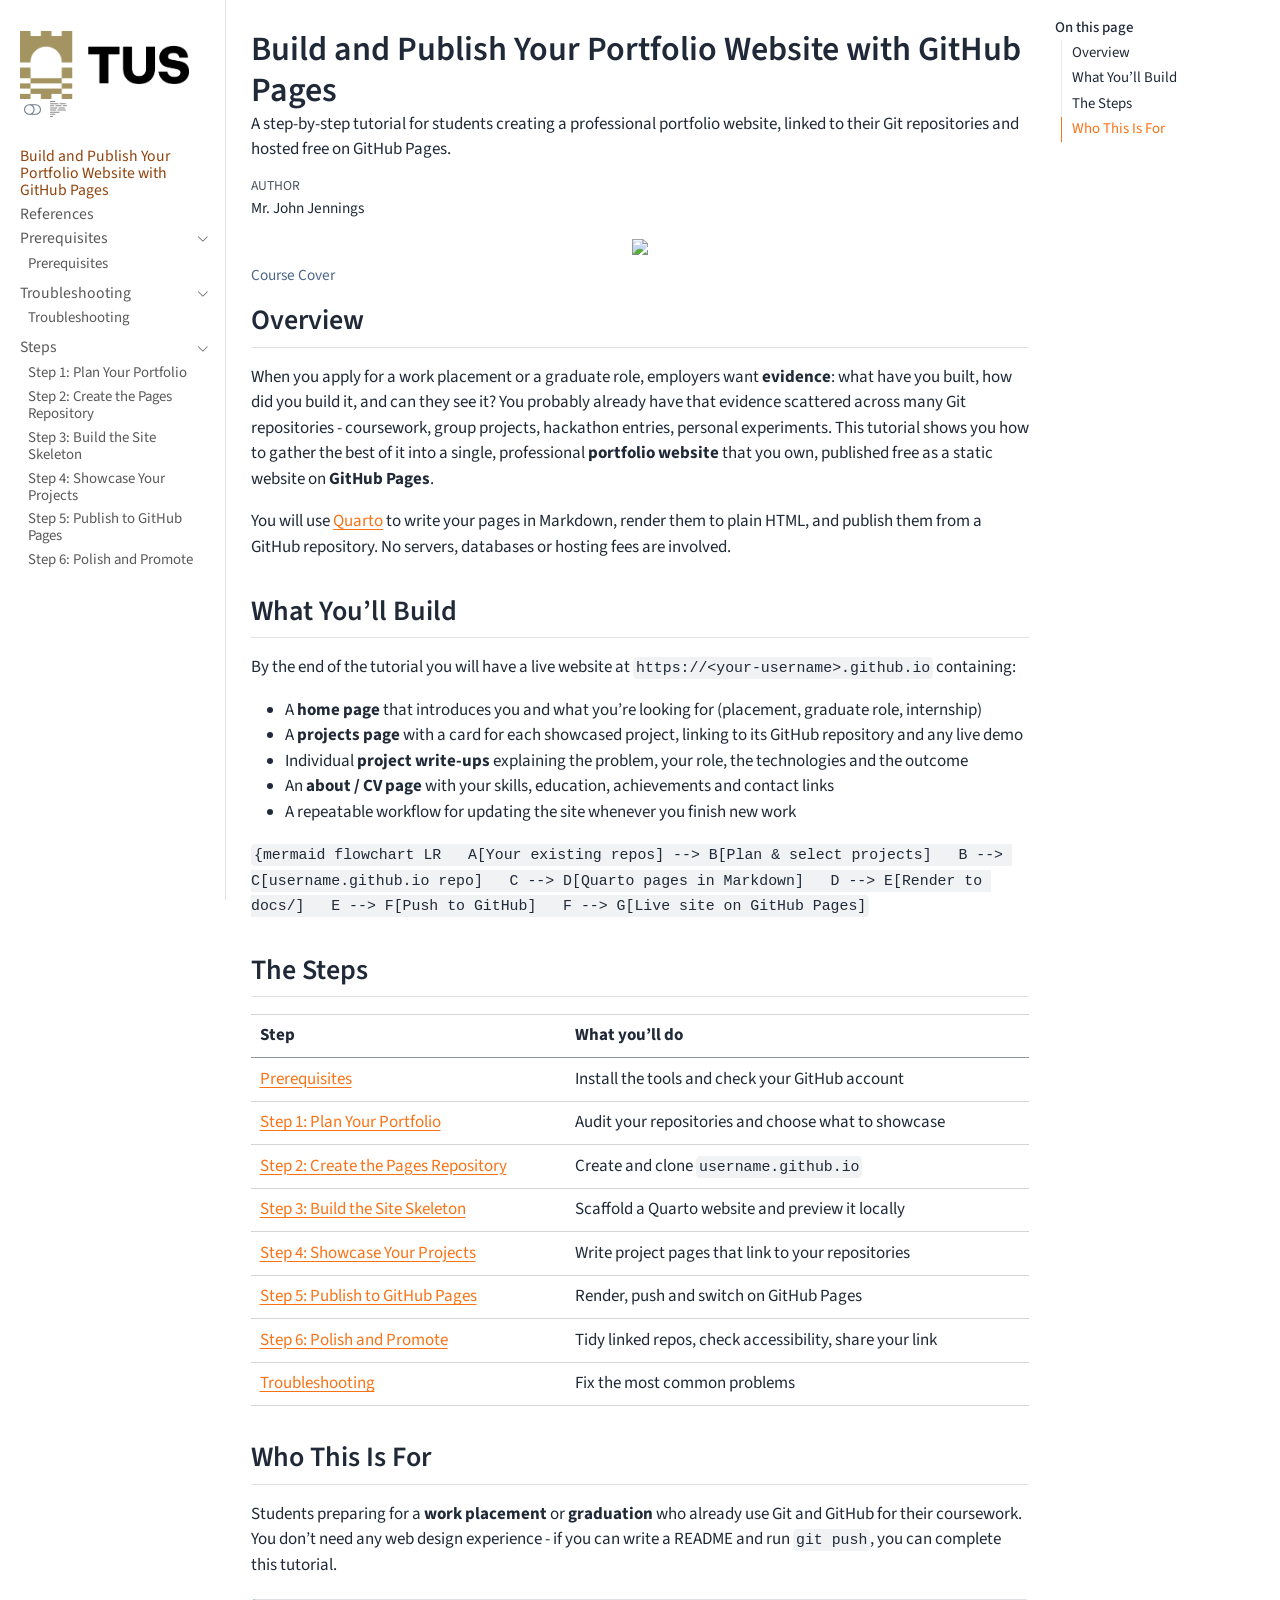
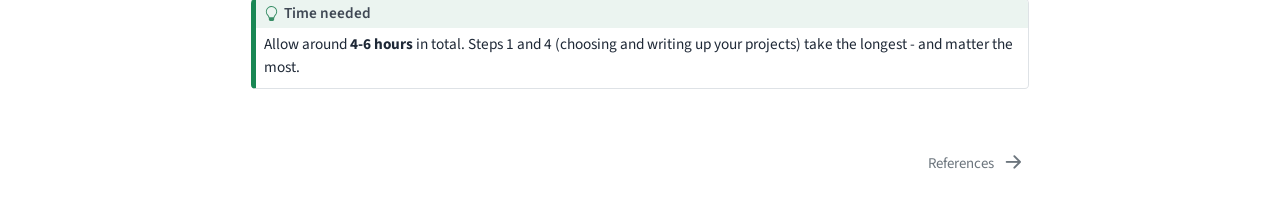
==== commit 5b42bfb3: "deploy: johnfjennings/coursefoundry-static-website-publishing-with-github-pages@51f224dacab66b49e573" ====
--- a/index.html
+++ b/index.html
@@ -48,9 +48,9 @@
 <link href="site_libs/quarto-html/quarto-syntax-highlighting-845c23b38eaddc0f92fda52bfe77a8c8.css" rel="stylesheet" class="quarto-color-scheme-extra" id="quarto-text-highlighting-styles">
 <script src="site_libs/bootstrap/bootstrap.min.js"></script>
 <link href="site_libs/bootstrap/bootstrap-icons.css" rel="stylesheet">
-<link href="site_libs/bootstrap/bootstrap-58fc55e787eb11767ec6ca36835a056c.min.css" rel="stylesheet" append-hash="true" class="quarto-color-scheme" id="quarto-bootstrap" data-mode="light">
-<link href="site_libs/bootstrap/bootstrap-dark-58fc55e787eb11767ec6ca36835a056c.min.css" rel="stylesheet" append-hash="true" class="quarto-color-scheme quarto-color-alternate" id="quarto-bootstrap" data-mode="light">
-<link href="site_libs/bootstrap/bootstrap-58fc55e787eb11767ec6ca36835a056c.min.css" rel="stylesheet" append-hash="true" class="quarto-color-scheme-extra" id="quarto-bootstrap" data-mode="light">
+<link href="site_libs/bootstrap/bootstrap-b5949e67ddff09c3ae65d22aecba979f.min.css" rel="stylesheet" append-hash="true" class="quarto-color-scheme" id="quarto-bootstrap" data-mode="light">
+<link href="site_libs/bootstrap/bootstrap-dark-b5949e67ddff09c3ae65d22aecba979f.min.css" rel="stylesheet" append-hash="true" class="quarto-color-scheme quarto-color-alternate" id="quarto-bootstrap" data-mode="light">
+<link href="site_libs/bootstrap/bootstrap-b5949e67ddff09c3ae65d22aecba979f.min.css" rel="stylesheet" append-hash="true" class="quarto-color-scheme-extra" id="quarto-bootstrap" data-mode="light">
 <link href="site_libs/quarto-contrib/naquiz-styles-1.0.4/buttons.css" rel="stylesheet">
 <script id="quarto-search-options" type="application/json">{
   "location": "navbar",
@@ -448,13 +448,7 @@
 <li>An <strong>about / CV page</strong> with your skills, education, achievements and contact links</li>
 <li>A repeatable workflow for updating the site whenever you finish new work</li>
 </ul>
-<pre class="mermaid"><code>flowchart LR
-  A[Your existing repos] --&gt; B[Plan &amp; select projects]
-  B --&gt; C[username.github.io repo]
-  C --&gt; D[Quarto pages in Markdown]
-  D --&gt; E[Render to docs/]
-  E --&gt; F[Push to GitHub]
-  F --&gt; G[Live site on GitHub Pages]</code></pre>
+<p><code>{mermaid flowchart LR   A[Your existing repos] --&gt; B[Plan &amp; select projects]   B --&gt; C[username.github.io repo]   C --&gt; D[Quarto pages in Markdown]   D --&gt; E[Render to docs/]   E --&gt; F[Push to GitHub]   F --&gt; G[Live site on GitHub Pages]</code></p>
 </section>
 <section id="the-steps" class="level2">
 <h2 class="anchored" data-anchor-id="the-steps">The Steps</h2>
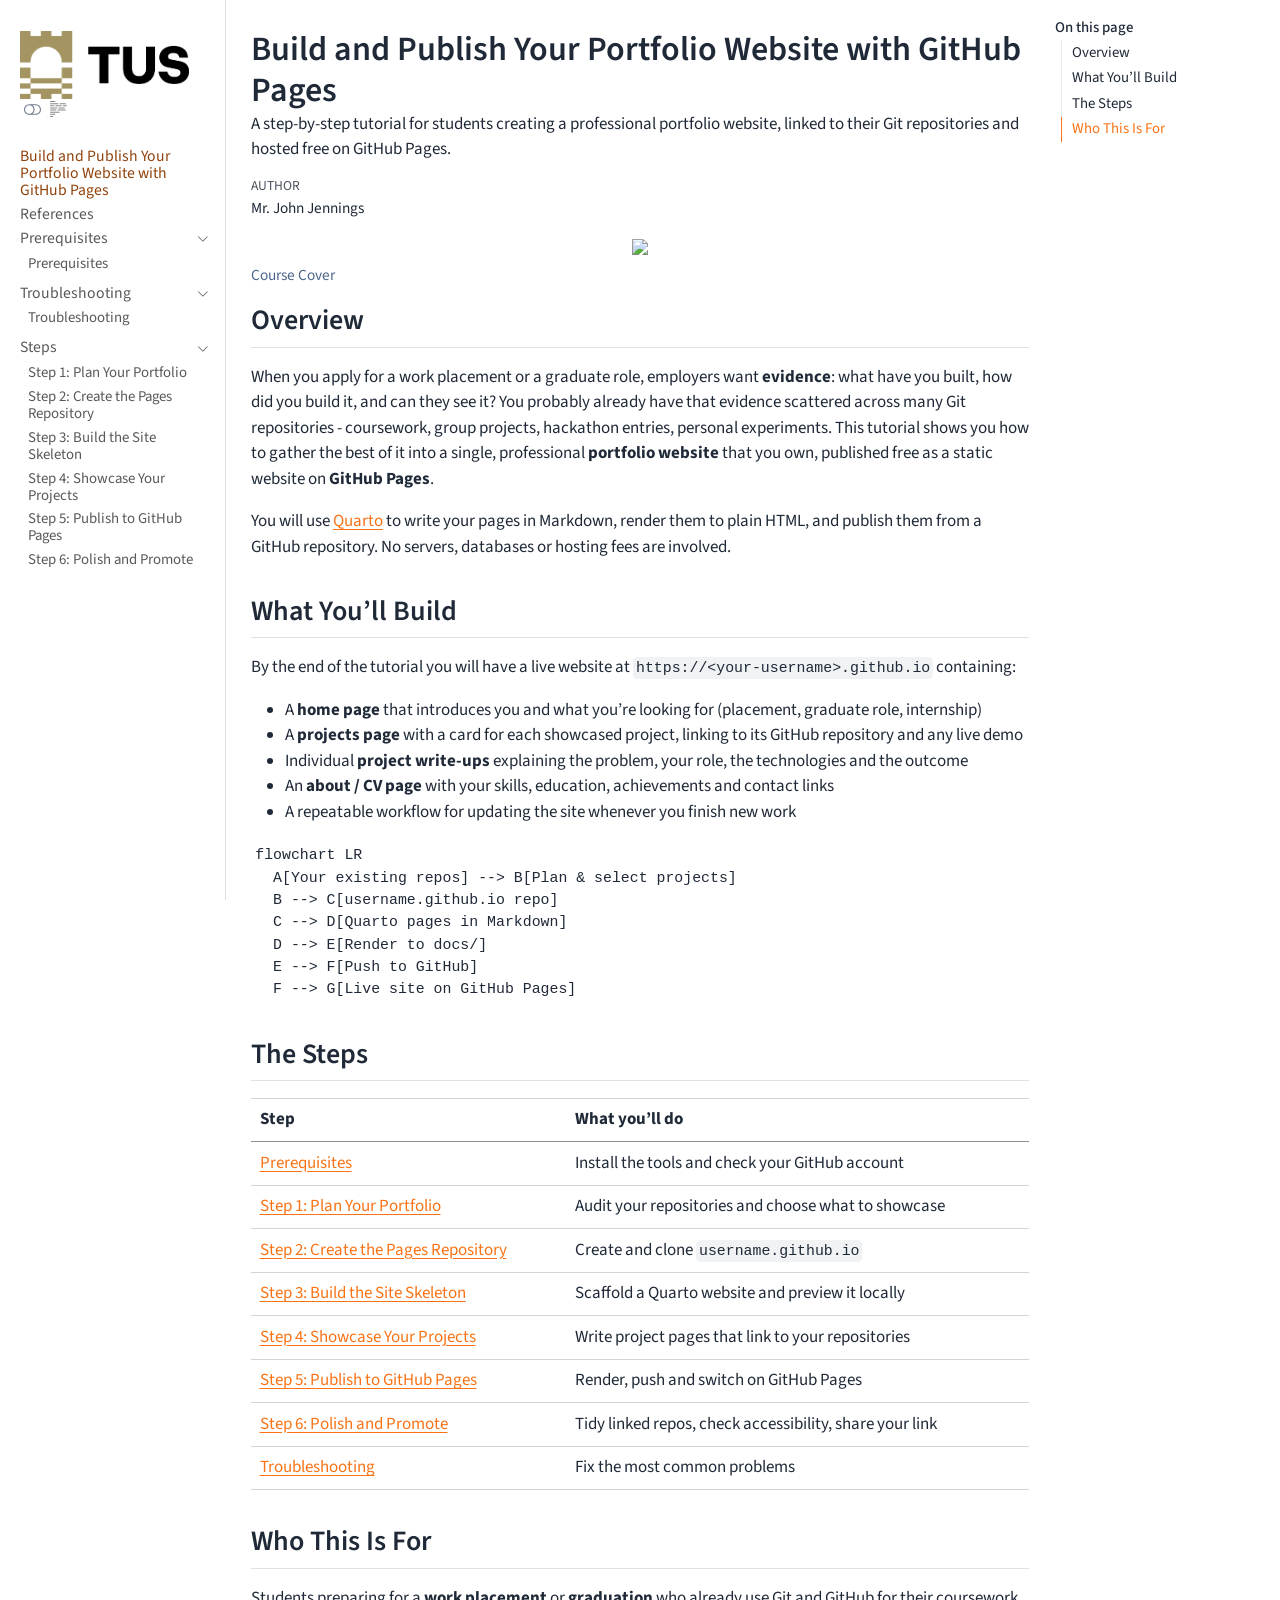
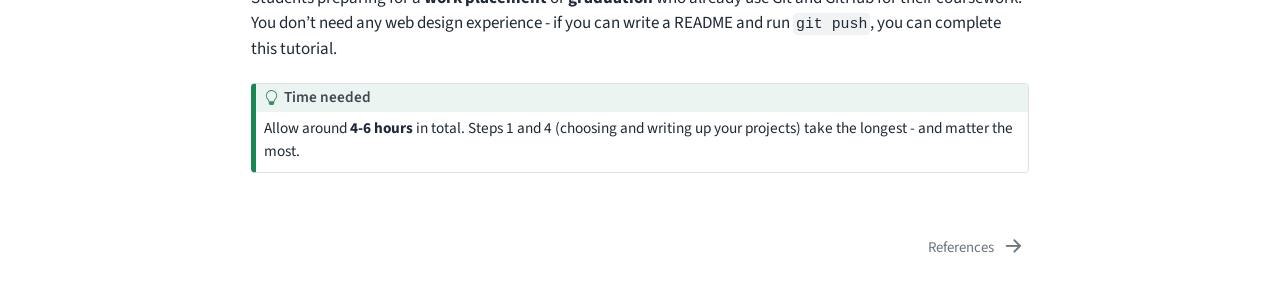
==== commit 6af5afb9: "deploy: johnfjennings/coursefoundry-static-website-publishing-with-github-pages@2094b5e7e9c3cc13afa3" ====
--- a/index.html
+++ b/index.html
@@ -48,9 +48,9 @@
 <link href="site_libs/quarto-html/quarto-syntax-highlighting-845c23b38eaddc0f92fda52bfe77a8c8.css" rel="stylesheet" class="quarto-color-scheme-extra" id="quarto-text-highlighting-styles">
 <script src="site_libs/bootstrap/bootstrap.min.js"></script>
 <link href="site_libs/bootstrap/bootstrap-icons.css" rel="stylesheet">
-<link href="site_libs/bootstrap/bootstrap-b5949e67ddff09c3ae65d22aecba979f.min.css" rel="stylesheet" append-hash="true" class="quarto-color-scheme" id="quarto-bootstrap" data-mode="light">
-<link href="site_libs/bootstrap/bootstrap-dark-b5949e67ddff09c3ae65d22aecba979f.min.css" rel="stylesheet" append-hash="true" class="quarto-color-scheme quarto-color-alternate" id="quarto-bootstrap" data-mode="light">
-<link href="site_libs/bootstrap/bootstrap-b5949e67ddff09c3ae65d22aecba979f.min.css" rel="stylesheet" append-hash="true" class="quarto-color-scheme-extra" id="quarto-bootstrap" data-mode="light">
+<link href="site_libs/bootstrap/bootstrap-58fc55e787eb11767ec6ca36835a056c.min.css" rel="stylesheet" append-hash="true" class="quarto-color-scheme" id="quarto-bootstrap" data-mode="light">
+<link href="site_libs/bootstrap/bootstrap-dark-58fc55e787eb11767ec6ca36835a056c.min.css" rel="stylesheet" append-hash="true" class="quarto-color-scheme quarto-color-alternate" id="quarto-bootstrap" data-mode="light">
+<link href="site_libs/bootstrap/bootstrap-58fc55e787eb11767ec6ca36835a056c.min.css" rel="stylesheet" append-hash="true" class="quarto-color-scheme-extra" id="quarto-bootstrap" data-mode="light">
 <link href="site_libs/quarto-contrib/naquiz-styles-1.0.4/buttons.css" rel="stylesheet">
 <script id="quarto-search-options" type="application/json">{
   "location": "navbar",
@@ -448,7 +448,13 @@
 <li>An <strong>about / CV page</strong> with your skills, education, achievements and contact links</li>
 <li>A repeatable workflow for updating the site whenever you finish new work</li>
 </ul>
-<p><code>{mermaid flowchart LR   A[Your existing repos] --&gt; B[Plan &amp; select projects]   B --&gt; C[username.github.io repo]   C --&gt; D[Quarto pages in Markdown]   D --&gt; E[Render to docs/]   E --&gt; F[Push to GitHub]   F --&gt; G[Live site on GitHub Pages]</code></p>
+<pre class="mermaid"><code>flowchart LR
+  A[Your existing repos] --&gt; B[Plan &amp; select projects]
+  B --&gt; C[username.github.io repo]
+  C --&gt; D[Quarto pages in Markdown]
+  D --&gt; E[Render to docs/]
+  E --&gt; F[Push to GitHub]
+  F --&gt; G[Live site on GitHub Pages]</code></pre>
 </section>
 <section id="the-steps" class="level2">
 <h2 class="anchored" data-anchor-id="the-steps">The Steps</h2>
